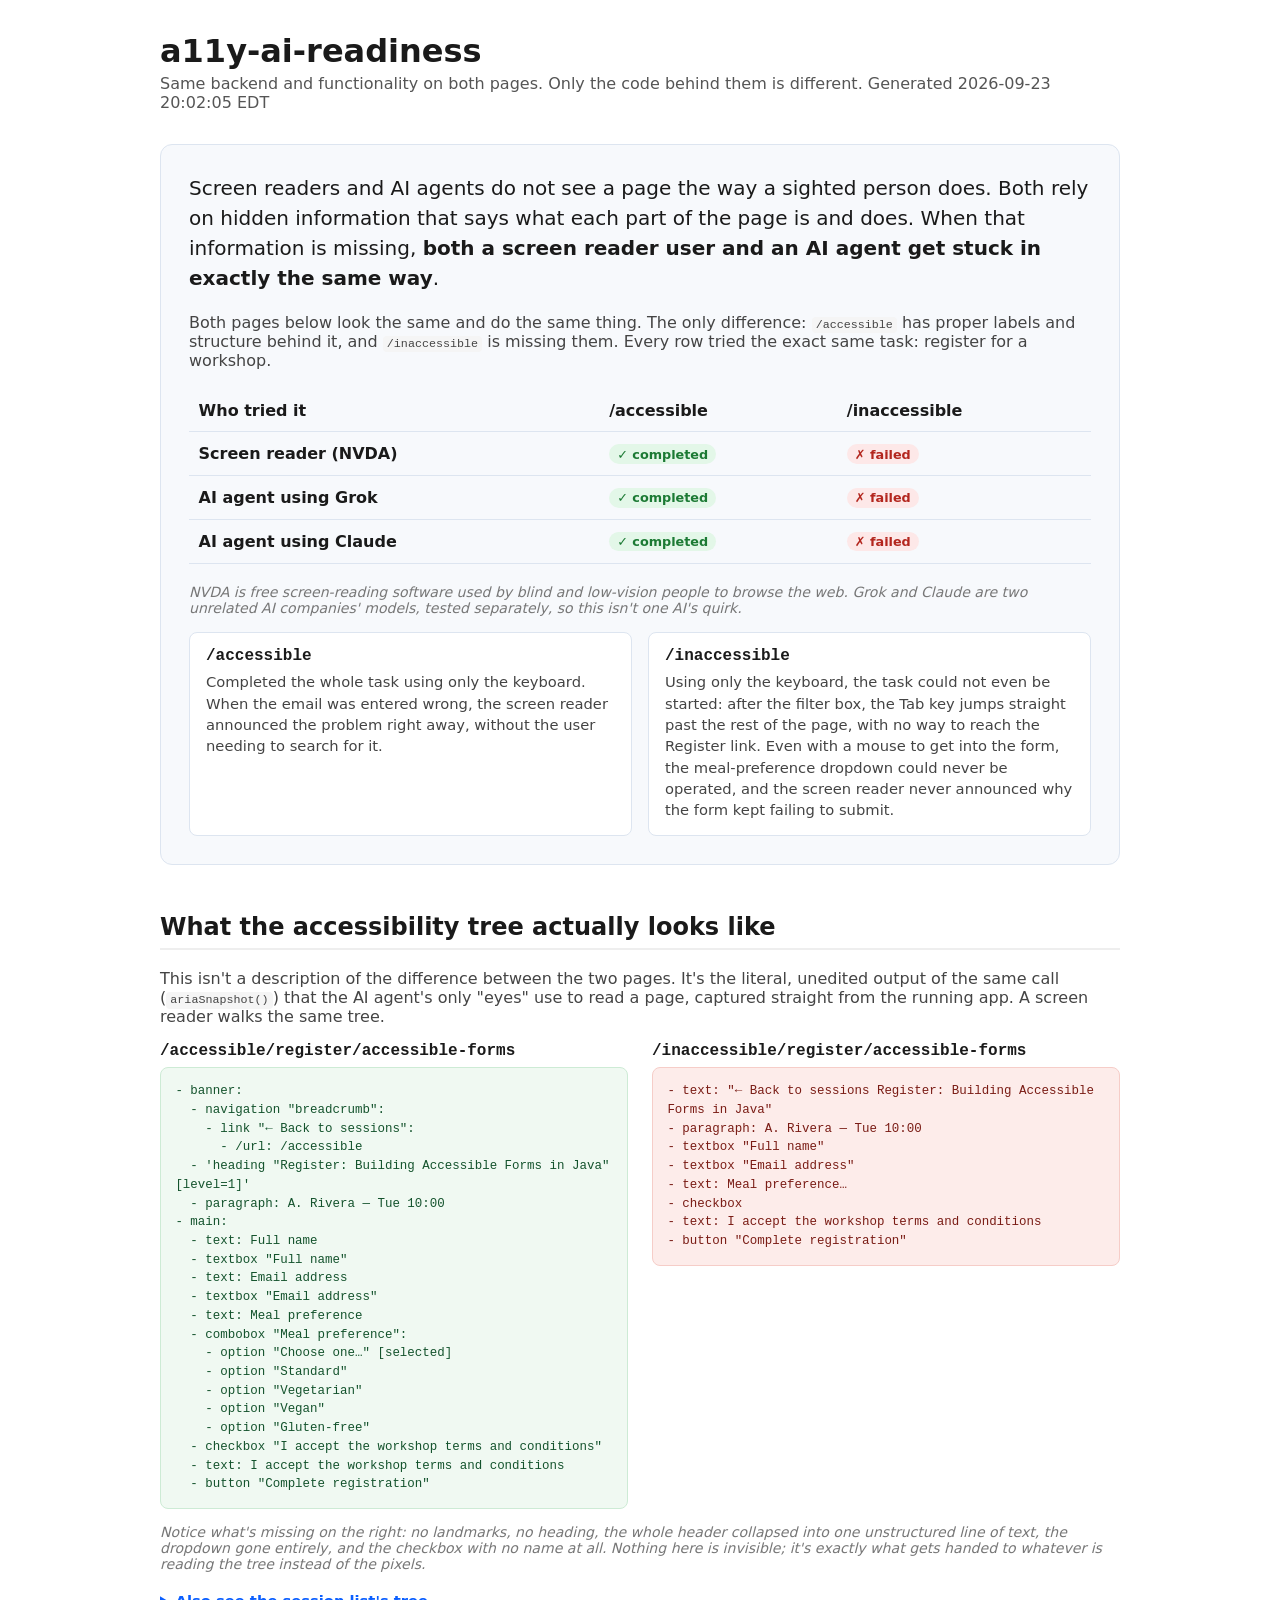
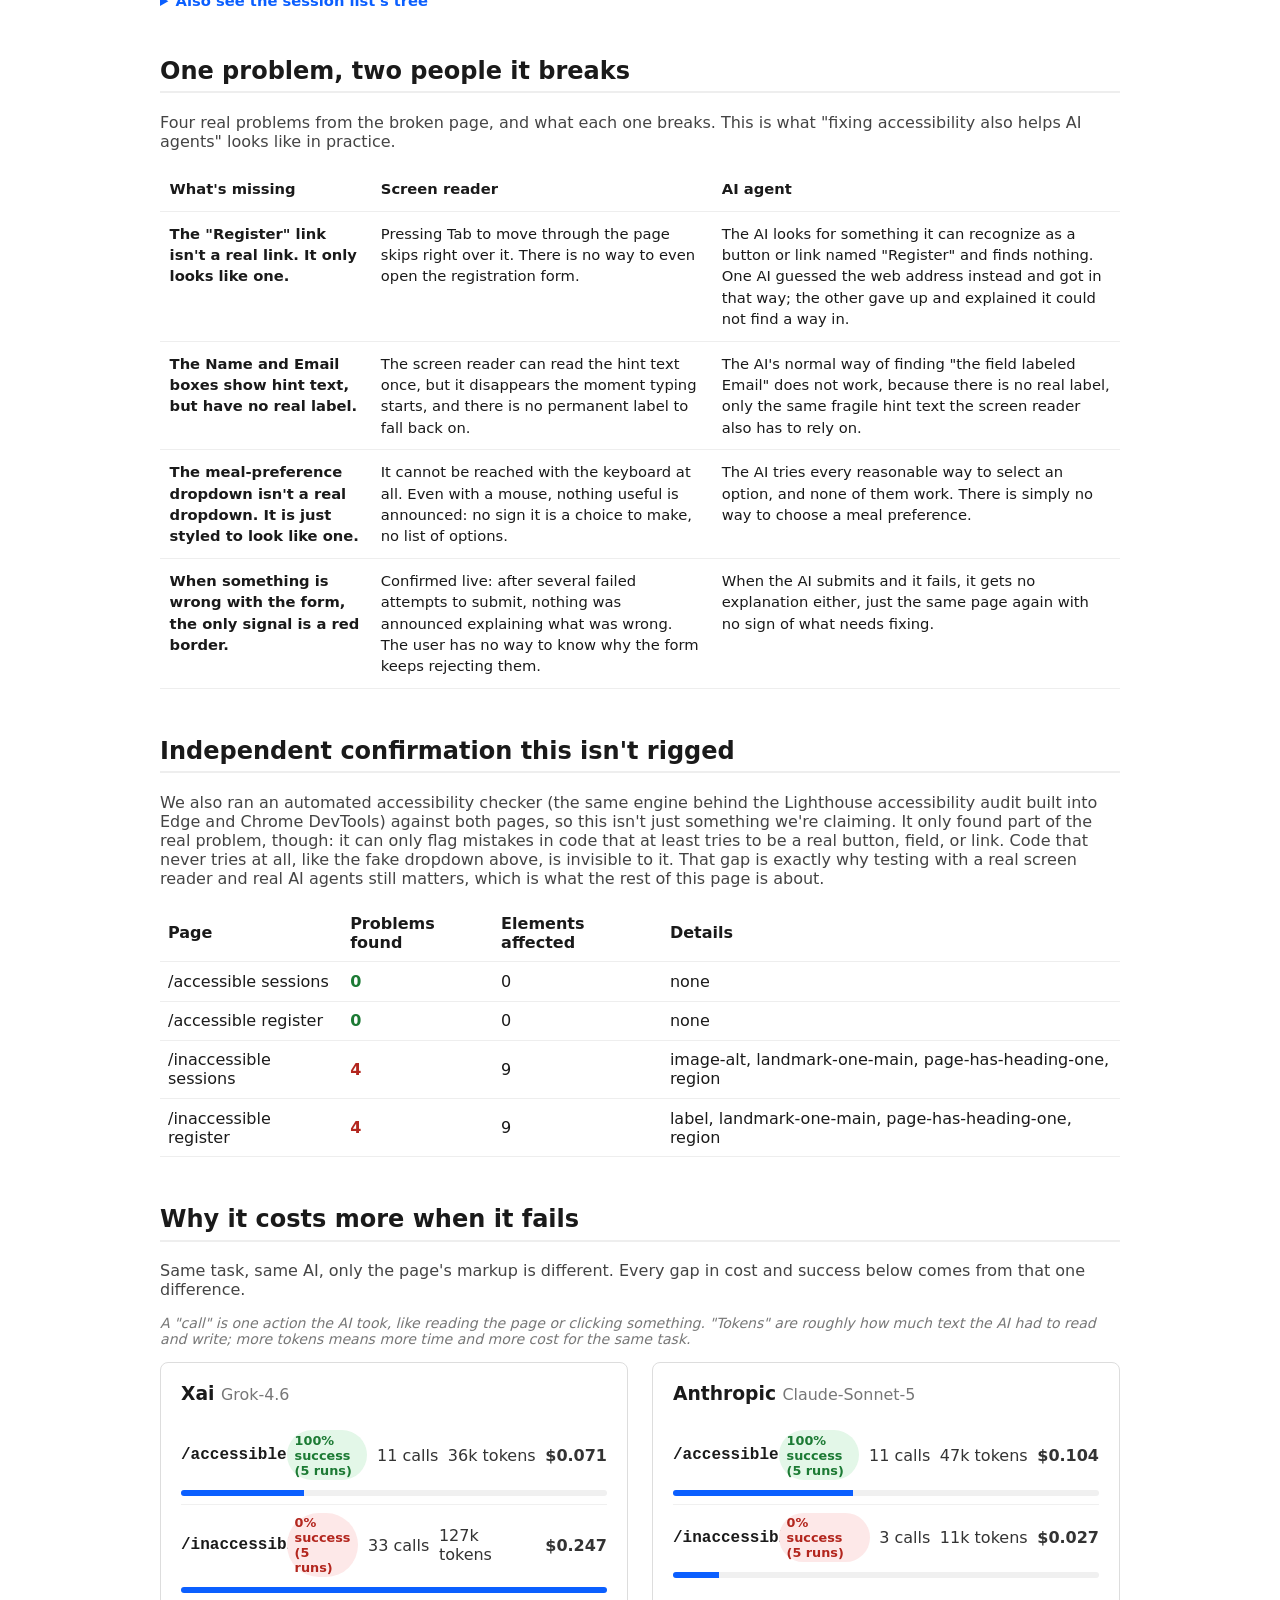
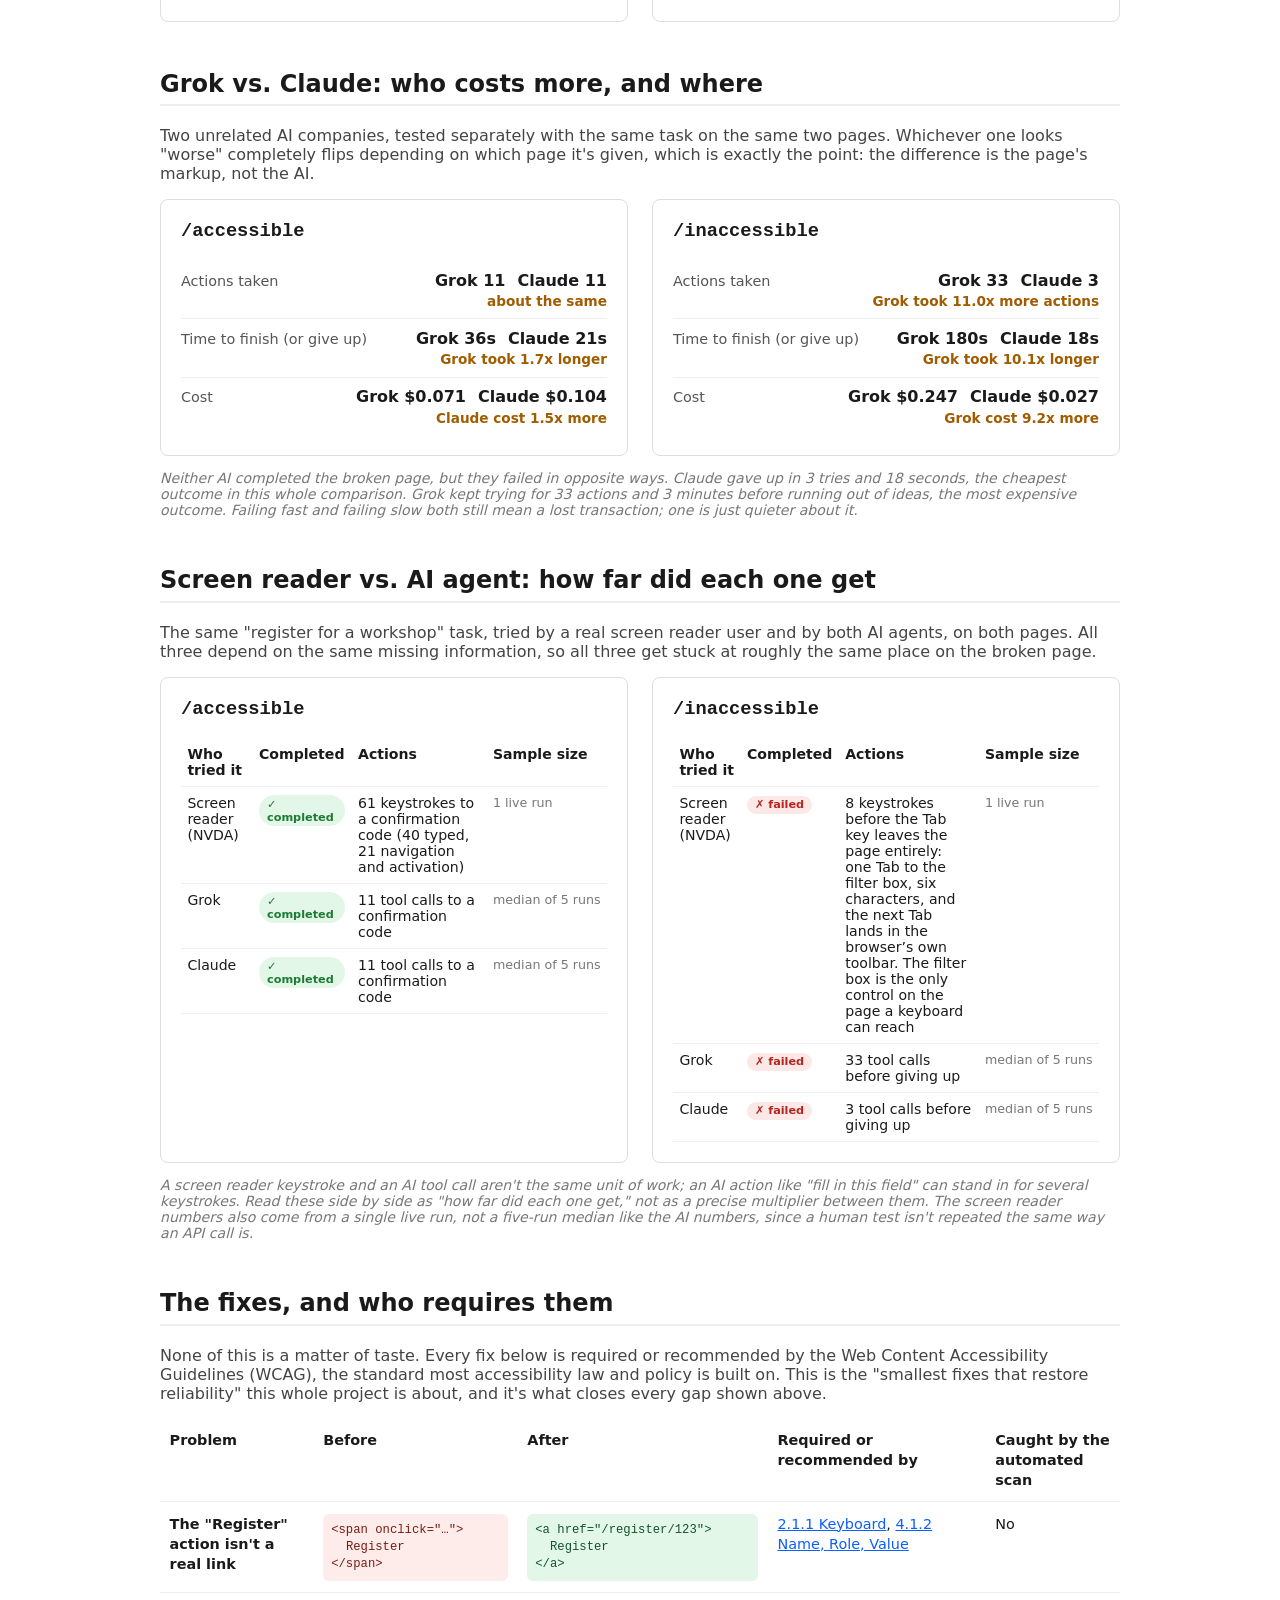
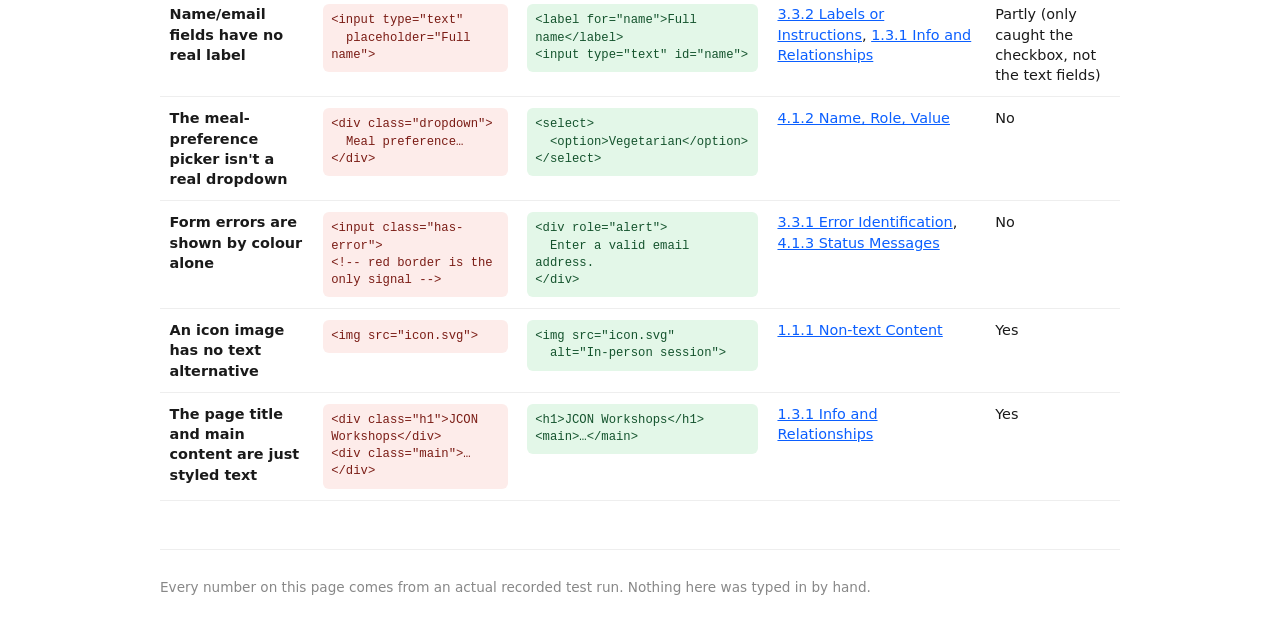
==== results/dashboard.html @ fbb07e6f "feat: add comprehensive results dashboard with live test data Add a standalone HTML dashboard presen" ====
<!DOCTYPE html>
<html lang="en">
<head>
<meta charset="UTF-8">
<title>a11y-ai-readiness: Results Dashboard</title>
<style>
:root { color-scheme: light; }
body { font-family: system-ui, -apple-system, sans-serif; max-width: 60rem; margin: 2rem auto; padding: 0 1.5rem; color: #1a1a1a; background: #fff; }
header { margin-bottom: 2rem; }
h1 { margin-bottom: 0.25rem; }
.subtitle { color: #555; margin-top: 0; }
h2 { border-bottom: 2px solid #eee; padding-bottom: 0.4rem; }
.lead { color: #444; }
.note { color: #777; font-size: 0.88em; font-style: italic; }
section { margin-bottom: 3rem; }

.headline { background: #f7f9fc; border: 1px solid #dde5f0; border-radius: 12px; padding: 1.75rem; }
.headline .claim { font-size: 1.25rem; font-weight: 500; margin-top: 0; line-height: 1.5; }
table.matrix { width: 100%; border-collapse: collapse; margin: 1.25rem 0; }
table.matrix th, table.matrix td { text-align: left; padding: 0.7rem 0.6rem; border-bottom: 1px solid #dde5f0; }
table.matrix td.consumer { font-weight: 600; }
.matrix-badge { font-size: 0.95em; padding: 0.3rem 0.7rem; }
.nvda-cards { display: grid; grid-template-columns: repeat(auto-fit, minmax(18rem, 1fr)); gap: 1rem; margin-top: 1rem; }
.nvda-card { background: #fff; border: 1px solid #dde5f0; border-radius: 8px; padding: 0.9rem 1rem; }
.nvda-card h4 { margin: 0 0 0.4rem; font-family: ui-monospace, monospace; }
.nvda-card p { margin: 0; color: #444; font-size: 0.92em; line-height: 1.45; }

.cards { display: grid; grid-template-columns: repeat(auto-fit, minmax(20rem, 1fr)); gap: 1.5rem; }
.card { border: 1px solid #ddd; border-radius: 8px; padding: 1.25rem; }
.card h3 { margin-top: 0; text-transform: capitalize; }
.card .model { font-weight: normal; color: #777; font-size: 0.85em; }
.variant-row { display: grid; grid-template-columns: 6rem 1fr auto auto auto; align-items: center; gap: 0.6rem; padding: 0.5rem 0; border-top: 1px solid #f0f0f0; }
.variant-row:first-of-type { border-top: none; }
.variant-name { font-family: ui-monospace, monospace; font-weight: 600; }
.metric { font-variant-numeric: tabular-nums; color: #333; }
.cost { font-weight: 600; }
.badge { padding: 0.15rem 0.5rem; border-radius: 999px; font-size: 0.8em; font-weight: 600; display: inline-block; }
.badge.success { background: #e3f7e8; color: #1c7a34; }
.badge.fail { background: #fde8e8; color: #b3261e; }
.badge.partial { background: #fff4e0; color: #a15c00; }
.badge.missing { background: #eee; color: #777; }
.bar-track { grid-column: 1 / -1; height: 6px; background: #f0f0f0; border-radius: 3px; overflow: hidden; }
.bar { height: 100%; background: #0b5fff; }
.defect-table { width: 100%; border-collapse: collapse; margin-top: 1rem; }
.defect-table th, .defect-table td { text-align: left; padding: 0.7rem 0.6rem; border-bottom: 1px solid #eee; vertical-align: top; font-size: 0.92em; line-height: 1.45; }
.defect-table td.defect { font-weight: 600; width: 22%; }
.fix-table { width: 100%; border-collapse: collapse; margin-top: 1rem; }
.fix-table th, .fix-table td { text-align: left; padding: 0.7rem 0.6rem; border-bottom: 1px solid #eee; vertical-align: top; font-size: 0.9em; line-height: 1.4; }
.fix-table td.defect { font-weight: 600; width: 16%; }
.fix-table th:nth-child(5), .fix-table td:nth-child(5) { width: 14%; }
.fix-table pre { margin: 0; font-family: ui-monospace, monospace; font-size: 0.85em; white-space: pre-wrap; padding: 0.5rem; border-radius: 6px; }
.code-bad { background: #fdecea; color: #7a1c15; }
.code-good { background: #e3f7e8; color: #14532d; }
.fix-table a { color: #0b5fff; }
.h2h-grid { display: grid; grid-template-columns: repeat(auto-fit, minmax(22rem, 1fr)); gap: 1.5rem; margin-top: 1rem; }
.h2h-card { border: 1px solid #ddd; border-radius: 8px; padding: 1.25rem; }
.h2h-card h3 { margin-top: 0; font-family: ui-monospace, monospace; }
.h2h-row { padding: 0.6rem 0; border-top: 1px solid #f0f0f0; }
.h2h-row:first-of-type { border-top: none; }
.h2h-top { display: flex; justify-content: space-between; align-items: baseline; gap: 0.75rem; }
.h2h-metric { color: #555; font-size: 0.9em; flex: 1; }
.h2h-value { font-variant-numeric: tabular-nums; font-weight: 600; white-space: nowrap; }
.h2h-ratio { color: #a15c00; font-size: 0.85em; font-weight: 600; margin-top: 0.2rem; text-align: right; }
.tree-compare { display: grid; grid-template-columns: repeat(auto-fit, minmax(20rem, 1fr)); gap: 1.5rem; margin-top: 1rem; }
.tree-col h4 { margin: 0 0 0.4rem; font-family: ui-monospace, monospace; font-weight: 600; }
.tree-col pre { margin: 0; padding: 0.9rem; border-radius: 8px; font-family: ui-monospace, monospace; font-size: 0.78em; line-height: 1.5; white-space: pre-wrap; word-break: break-word; max-height: 26rem; overflow-y: auto; }
.tree-good { background: #f0f9f2; color: #14532d; border: 1px solid #cdebd5; }
.tree-bad { background: #fdecea; color: #7a1c15; border: 1px solid #f6cdc8; }
.tree-details { margin-top: 1.25rem; }
.tree-details summary { cursor: pointer; color: #0b5fff; font-weight: 600; font-size: 0.92em; }
.steps-grid { display: grid; grid-template-columns: repeat(auto-fit, minmax(22rem, 1fr)); gap: 1.5rem; margin-top: 1rem; }
.steps-card { border: 1px solid #ddd; border-radius: 8px; padding: 1.25rem; }
.steps-card h3 { margin-top: 0; font-family: ui-monospace, monospace; }
.steps-table { width: 100%; border-collapse: collapse; font-size: 0.88em; }
.steps-table th, .steps-table td { text-align: left; padding: 0.5rem 0.4rem; border-bottom: 1px solid #f0f0f0; vertical-align: top; }
.steps-table td:last-child { color: #777; font-size: 0.9em; white-space: nowrap; }
.axe-table { width: 100%; border-collapse: collapse; }
.axe-table th, .axe-table td { text-align: left; padding: 0.6rem 0.5rem; border-bottom: 1px solid #eee; }
.axe-table tr.clean td:nth-child(2) { color: #1c7a34; font-weight: 600; }
.axe-table tr.violations td:nth-child(2) { color: #b3261e; font-weight: 600; }
.axe-table tr.missing { color: #999; font-style: italic; }
footer { color: #888; font-size: 0.85em; border-top: 1px solid #eee; padding-top: 1rem; }
code { background: #f5f5f5; padding: 0.1em 0.35em; border-radius: 4px; font-size: 0.9em; }

</style>
</head>
<body>
<header>
    <h1>a11y-ai-readiness</h1>
    <p class="subtitle">Same backend and functionality on both pages. Only the code behind them is different. Generated 2026-09-23 20:02:05 EDT</p>
</header>
<main>
    <section class="headline">
        <p class="claim">Screen readers and AI agents do not see a page the way a sighted person does. Both rely on hidden information that says what each part of the page is and does. When that information is missing, <strong>both a screen reader user and an AI agent get stuck in exactly the same way</strong>.</p>
        <p class="lead">Both pages below look the same and do the same thing. The only difference: <code>/accessible</code> has proper labels and structure behind it, and <code>/inaccessible</code> is missing them. Every row tried the exact same task: register for a workshop.</p>
        <table class="matrix">
            <thead><tr><th>Who tried it</th><th>/accessible</th><th>/inaccessible</th></tr></thead>
            <tbody>
            <tr>
    <td class="consumer">Screen reader (NVDA)</td>
    <td><span class="badge matrix-badge success">&#10003; completed</span>
</td>
    <td><span class="badge matrix-badge fail">&#10007; failed</span>
</td>
</tr>
<tr>
    <td class="consumer">AI agent using Grok</td>
    <td><span class="badge matrix-badge success">&#10003; completed</span>
</td>
    <td><span class="badge matrix-badge fail">&#10007; failed</span>
</td>
</tr>
<tr>
    <td class="consumer">AI agent using Claude</td>
    <td><span class="badge matrix-badge success">&#10003; completed</span>
</td>
    <td><span class="badge matrix-badge fail">&#10007; failed</span>
</td>
</tr>

            </tbody>
        </table>
        <p class="note">NVDA is free screen-reading software used by blind and low-vision people to browse the web. Grok and Claude are two unrelated AI companies' models, tested separately, so this isn't one AI's quirk.</p>
        <div class="nvda-cards">
        <div class="nvda-card">
    <h4>/accessible</h4>
    <p>Completed the whole task using only the keyboard. When the email was entered wrong, the screen reader announced the problem right away, without the user needing to search for it.</p>
</div>
<div class="nvda-card">
    <h4>/inaccessible</h4>
    <p>Using only the keyboard, the task could not even be started: after the filter box, the Tab key jumps straight past the rest of the page, with no way to reach the Register link. Even with a mouse to get into the form, the meal-preference dropdown could never be operated, and the screen reader never announced why the form kept failing to submit.</p>
</div>

        </div>
    </section>
    <section>
        <h2>What the accessibility tree actually looks like</h2>
        <p class="lead">This isn't a description of the difference between the two pages. It's the literal, unedited output of the same call (<code>ariaSnapshot()</code>) that the AI agent's only "eyes" use to read a page, captured straight from the running app. A screen reader walks the same tree.</p>
        <div class="tree-compare">
<div class="tree-col">
    <h4>/accessible/register/accessible-forms</h4>
    <pre class="tree-good">- banner:
  - navigation "breadcrumb":
    - link "← Back to sessions":
      - /url: /accessible
  - 'heading "Register: Building Accessible Forms in Java" [level=1]'
  - paragraph: A. Rivera — Tue 10:00
- main:
  - text: Full name
  - textbox "Full name"
  - text: Email address
  - textbox "Email address"
  - text: Meal preference
  - combobox "Meal preference":
    - option "Choose one…" [selected]
    - option "Standard"
    - option "Vegetarian"
    - option "Vegan"
    - option "Gluten-free"
  - checkbox "I accept the workshop terms and conditions"
  - text: I accept the workshop terms and conditions
  - button "Complete registration"</pre>
</div>
<div class="tree-col">
    <h4>/inaccessible/register/accessible-forms</h4>
    <pre class="tree-bad">- text: "← Back to sessions Register: Building Accessible Forms in Java"
- paragraph: A. Rivera — Tue 10:00
- textbox "Full name"
- textbox "Email address"
- text: Meal preference…
- checkbox
- text: I accept the workshop terms and conditions
- button "Complete registration"</pre>
</div>

</div>
<p class="note">Notice what's missing on the right: no landmarks, no heading, the whole header collapsed into one unstructured line of text, the dropdown gone entirely, and the checkbox with no name at all. Nothing here is invisible; it's exactly what gets handed to whatever is reading the tree instead of the pixels.</p>
<details class="tree-details">
    <summary>Also see the session list's tree</summary>
    <div class="tree-compare">
    <div class="tree-col">
    <h4>/accessible</h4>
    <pre class="tree-good">- banner:
  - heading "JCON Workshops" [level=1]
- main:
  - text: Filter sessions
  - searchbox "Filter sessions"
  - button "Filter"
  - table "JCON workshop sessions":
    - caption: JCON workshop sessions
    - rowgroup:
      - row "Title Speaker Time Format Action":
        - columnheader "Title"
        - columnheader "Speaker"
        - columnheader "Time"
        - columnheader "Format"
        - columnheader "Action"
    - rowgroup:
      - row "Building Accessible Forms in Java A. Rivera Tue 10:00 In-person session Register for Building Accessible Forms in Java":
        - cell "Building Accessible Forms in Java"
        - cell "A. Rivera"
        - cell "Tue 10:00"
        - cell "In-person session":
          - img "In-person session"
        - cell "Register for Building Accessible Forms in Java":
          - link "Register for Building Accessible Forms in Java":
            - /url: /accessible/register/accessible-forms
      - 'row "Spring AI: Building Tool-Calling Agents J. Okafor Tue 13:30 In-person session Register for Spring AI: Building Tool-Calling Agents"':
        - 'cell "Spring AI: Building Tool-Calling Agents"'
        - cell "J. Okafor"
        - cell "Tue 13:30"
        - cell "In-person session":
          - img "In-person session"
        - 'cell "Register for Spring AI: Building Tool-Calling Agents"':
          - 'link "Register for Spring AI: Building Tool-Calling Agents"':
            - /url: /accessible/register/spring-ai-agents
      - 'row "Playwright for Java: Role-Based Locators S. Nakamura Wed 09:00 In-person session Register for Playwright for Java: Role-Based Locators"':
        - 'cell "Playwright for Java: Role-Based Locators"'
        - cell "S. Nakamura"
        - cell "Wed 09:00"
        - cell "In-person session":
          - img "In-person session"
        - 'cell "Register for Playwright for Java: Role-Based Locators"':
          - 'link "Register for Playwright for Java: Role-Based Locators"':
            - /url: /accessible/register/playwright-java
      - row "Virtual Threads in Production M. Lindqvist Wed 11:15 In-person session Register for Virtual Threads in Production":
        - cell "Virtual Threads in Production"
        - cell "M. Lindqvist"
        - cell "Wed 11:15"
        - cell "In-person session":
          - img "In-person session"
        - cell "Register for Virtual Threads in Production":
          - link "Register for Virtual Threads in Production":
            - /url: /accessible/register/virtual-threads
      - 'row "Vaadin Components: Accessible by Default P. Dubois Wed 14:00 In-person session Register for Vaadin Components: Accessible by Default"':
        - 'cell "Vaadin Components: Accessible by Default"'
        - cell "P. Dubois"
        - cell "Wed 14:00"
        - cell "In-person session":
          - img "In-person session"
        - 'cell "Register for Vaadin Components: Accessible by Default"':
          - 'link "Register for Vaadin Components: Accessible by Default"':
            - /url: /accessible/register/vaadin-a11y</pre>
</div>
<div class="tree-col">
    <h4>/inaccessible</h4>
    <pre class="tree-bad">- text: JCON Workshops
- searchbox "Filter sessions…"
- text: Filter Title Speaker Time Format Action Building Accessible Forms in Java A. Rivera Tue 10:00
- img
- text: "Register Spring AI: Building Tool-Calling Agents J. Okafor Tue 13:30"
- img
- text: "Register Playwright for Java: Role-Based Locators S. Nakamura Wed 09:00"
- img
- text: Register Virtual Threads in Production M. Lindqvist Wed 11:15
- img
- text: "Register Vaadin Components: Accessible by Default P. Dubois Wed 14:00"
- img
- text: Register</pre>
</div>

    </div>
</details>

    </section>
    <section>
        <h2>One problem, two people it breaks</h2>
        <p class="lead">Four real problems from the broken page, and what each one breaks. This is what "fixing accessibility also helps AI agents" looks like in practice.</p>
        <table class="defect-table">
            <thead><tr><th>What's missing</th><th>Screen reader</th><th>AI agent</th></tr></thead>
            <tbody>
            <tr>
    <td class="defect">The "Register" link isn't a real link. It only looks like one.</td>
    <td>Pressing Tab to move through the page skips right over it. There is no way to even open the registration form.</td>
    <td>The AI looks for something it can recognize as a button or link named "Register" and finds nothing. One AI guessed the web address instead and got in that way; the other gave up and explained it could not find a way in.</td>
</tr>
<tr>
    <td class="defect">The Name and Email boxes show hint text, but have no real label.</td>
    <td>The screen reader can read the hint text once, but it disappears the moment typing starts, and there is no permanent label to fall back on.</td>
    <td>The AI's normal way of finding "the field labeled Email" does not work, because there is no real label, only the same fragile hint text the screen reader also has to rely on.</td>
</tr>
<tr>
    <td class="defect">The meal-preference dropdown isn't a real dropdown. It is just styled to look like one.</td>
    <td>It cannot be reached with the keyboard at all. Even with a mouse, nothing useful is announced: no sign it is a choice to make, no list of options.</td>
    <td>The AI tries every reasonable way to select an option, and none of them work. There is simply no way to choose a meal preference.</td>
</tr>
<tr>
    <td class="defect">When something is wrong with the form, the only signal is a red border.</td>
    <td>Confirmed live: after several failed attempts to submit, nothing was announced explaining what was wrong. The user has no way to know why the form keeps rejecting them.</td>
    <td>When the AI submits and it fails, it gets no explanation either, just the same page again with no sign of what needs fixing.</td>
</tr>

            </tbody>
        </table>
    </section>
    <section>
        <h2>Independent confirmation this isn't rigged</h2>
        <p class="lead">We also ran an automated accessibility checker (the same engine behind the Lighthouse accessibility audit built into Edge and Chrome DevTools) against both pages, so this isn't just something we're claiming. It only found part of the real problem, though: it can only flag mistakes in code that at least tries to be a real button, field, or link. Code that never tries at all, like the fake dropdown above, is invisible to it. That gap is exactly why testing with a real screen reader and real AI agents still matters, which is what the rest of this page is about.</p>
        <table class="axe-table">
            <thead><tr><th>Page</th><th>Problems found</th><th>Elements affected</th><th>Details</th></tr></thead>
            <tbody>
            <tr class="clean"><td>/accessible sessions</td><td>0</td><td>0</td><td>none</td></tr>
<tr class="clean"><td>/accessible register</td><td>0</td><td>0</td><td>none</td></tr>
<tr class="violations"><td>/inaccessible sessions</td><td>4</td><td>9</td><td>image-alt, landmark-one-main, page-has-heading-one, region</td></tr>
<tr class="violations"><td>/inaccessible register</td><td>4</td><td>9</td><td>label, landmark-one-main, page-has-heading-one, region</td></tr>

            </tbody>
        </table>
    </section>
    <section>
        <h2>Why it costs more when it fails</h2>
        <p class="lead">Same task, same AI, only the page's markup is different. Every gap in cost and success below comes from that one difference.</p>
        <p class="note">A "call" is one action the AI took, like reading the page or clicking something. "Tokens" are roughly how much text the AI had to read and write; more tokens means more time and more cost for the same task.</p>
        <div class="cards">
        <div class="card">
    <h3>xai <span class="model">grok-4.6</span></h3>
    <div class="variant-row">
    <span class="variant-name">/accessible</span>
    <span class="badge success">100% success (5 runs)</span>
    <span class="metric">11 calls</span>
    <span class="metric">36k tokens</span>
    <span class="metric cost">$0.071</span>
    <div class="bar-track"><div class="bar" style="width:28.9%"></div></div>
</div>
<div class="variant-row">
    <span class="variant-name">/inaccessible</span>
    <span class="badge fail">0% success (5 runs)</span>
    <span class="metric">33 calls</span>
    <span class="metric">127k tokens</span>
    <span class="metric cost">$0.247</span>
    <div class="bar-track"><div class="bar" style="width:100.0%"></div></div>
</div>

</div>
<div class="card">
    <h3>anthropic <span class="model">claude-sonnet-5</span></h3>
    <div class="variant-row">
    <span class="variant-name">/accessible</span>
    <span class="badge success">100% success (5 runs)</span>
    <span class="metric">11 calls</span>
    <span class="metric">47k tokens</span>
    <span class="metric cost">$0.104</span>
    <div class="bar-track"><div class="bar" style="width:42.2%"></div></div>
</div>
<div class="variant-row">
    <span class="variant-name">/inaccessible</span>
    <span class="badge fail">0% success (5 runs)</span>
    <span class="metric">3 calls</span>
    <span class="metric">11k tokens</span>
    <span class="metric cost">$0.027</span>
    <div class="bar-track"><div class="bar" style="width:10.9%"></div></div>
</div>

</div>

        </div>
    </section>
    <section>
        <h2>Grok vs. Claude: who costs more, and where</h2>
        <p class="lead">Two unrelated AI companies, tested separately with the same task on the same two pages. Whichever one looks "worse" completely flips depending on which page it's given, which is exactly the point: the difference is the page's markup, not the AI.</p>
        <div class="h2h-grid">
        <div class="h2h-card">
    <h3>/accessible</h3>
    <div class="h2h-row">
    <div class="h2h-top">
        <span class="h2h-metric">Actions taken</span>
        <span class="h2h-value">Grok 11</span>
        <span class="h2h-value">Claude 11</span>
    </div>
    <div class="h2h-ratio">about the same</div>
</div>

    <div class="h2h-row">
    <div class="h2h-top">
        <span class="h2h-metric">Time to finish (or give up)</span>
        <span class="h2h-value">Grok 36s</span>
        <span class="h2h-value">Claude 21s</span>
    </div>
    <div class="h2h-ratio">Grok took 1.7x longer</div>
</div>

    <div class="h2h-row">
    <div class="h2h-top">
        <span class="h2h-metric">Cost</span>
        <span class="h2h-value">Grok $0.071</span>
        <span class="h2h-value">Claude $0.104</span>
    </div>
    <div class="h2h-ratio">Claude cost 1.5x more</div>
</div>

</div>
<div class="h2h-card">
    <h3>/inaccessible</h3>
    <div class="h2h-row">
    <div class="h2h-top">
        <span class="h2h-metric">Actions taken</span>
        <span class="h2h-value">Grok 33</span>
        <span class="h2h-value">Claude 3</span>
    </div>
    <div class="h2h-ratio">Grok took 11.0x more actions</div>
</div>

    <div class="h2h-row">
    <div class="h2h-top">
        <span class="h2h-metric">Time to finish (or give up)</span>
        <span class="h2h-value">Grok 180s</span>
        <span class="h2h-value">Claude 18s</span>
    </div>
    <div class="h2h-ratio">Grok took 10.1x longer</div>
</div>

    <div class="h2h-row">
    <div class="h2h-top">
        <span class="h2h-metric">Cost</span>
        <span class="h2h-value">Grok $0.247</span>
        <span class="h2h-value">Claude $0.027</span>
    </div>
    <div class="h2h-ratio">Grok cost 9.2x more</div>
</div>

</div>

        </div>
        <p class="note">Neither AI completed the broken page, but they failed in opposite ways. Claude gave up in 3 tries and 18 seconds, the cheapest outcome in this whole comparison. Grok kept trying for 33 actions and 3 minutes before running out of ideas, the most expensive outcome. Failing fast and failing slow both still mean a lost transaction; one is just quieter about it.</p>
    </section>
    <section>
        <h2>Screen reader vs. AI agent: how far did each one get</h2>
        <p class="lead">The same "register for a workshop" task, tried by a real screen reader user and by both AI agents, on both pages. All three depend on the same missing information, so all three get stuck at roughly the same place on the broken page.</p>
        <div class="steps-grid">
        <div class="steps-card">
    <h3>/accessible</h3>
    <table class="steps-table">
        <thead><tr><th>Who tried it</th><th>Completed</th><th>Actions</th><th>Sample size</th></tr></thead>
        <tbody>
        <tr>
    <td>Screen reader (NVDA)</td>
    <td><span class="badge matrix-badge success">&#10003; completed</span>
</td>
    <td>61 keystrokes to a confirmation code (40 typed, 21 navigation and activation)</td>
    <td>1 live run</td>
</tr>
<tr>
    <td>Grok</td>
    <td><span class="badge matrix-badge success">&#10003; completed</span>
</td>
    <td>11 tool calls to a confirmation code</td>
    <td>median of 5 runs</td>
</tr>
<tr>
    <td>Claude</td>
    <td><span class="badge matrix-badge success">&#10003; completed</span>
</td>
    <td>11 tool calls to a confirmation code</td>
    <td>median of 5 runs</td>
</tr>

        </tbody>
    </table>
</div>
<div class="steps-card">
    <h3>/inaccessible</h3>
    <table class="steps-table">
        <thead><tr><th>Who tried it</th><th>Completed</th><th>Actions</th><th>Sample size</th></tr></thead>
        <tbody>
        <tr>
    <td>Screen reader (NVDA)</td>
    <td><span class="badge matrix-badge fail">&#10007; failed</span>
</td>
    <td>8 keystrokes before the Tab key leaves the page entirely: one Tab to the filter box, six characters, and the next Tab lands in the browser’s own toolbar. The filter box is the only control on the page a keyboard can reach</td>
    <td>1 live run</td>
</tr>
<tr>
    <td>Grok</td>
    <td><span class="badge matrix-badge fail">&#10007; failed</span>
</td>
    <td>33 tool calls before giving up</td>
    <td>median of 5 runs</td>
</tr>
<tr>
    <td>Claude</td>
    <td><span class="badge matrix-badge fail">&#10007; failed</span>
</td>
    <td>3 tool calls before giving up</td>
    <td>median of 5 runs</td>
</tr>

        </tbody>
    </table>
</div>

        </div>
        <p class="note">A screen reader keystroke and an AI tool call aren't the same unit of work; an AI action like "fill in this field" can stand in for several keystrokes. Read these side by side as "how far did each one get," not as a precise multiplier between them. The screen reader numbers also come from a single live run, not a five-run median like the AI numbers, since a human test isn't repeated the same way an API call is.</p>
    </section>
    <section>
        <h2>The fixes, and who requires them</h2>
        <p class="lead">None of this is a matter of taste. Every fix below is required or recommended by the Web Content Accessibility Guidelines (WCAG), the standard most accessibility law and policy is built on. This is the "smallest fixes that restore reliability" this whole project is about, and it's what closes every gap shown above.</p>
        <table class="fix-table">
            <thead><tr><th>Problem</th><th>Before</th><th>After</th><th>Required or recommended by</th><th>Caught by the automated scan</th></tr></thead>
            <tbody>
            <tr>
    <td class="defect">The "Register" action isn't a real link</td>
    <td><pre class="code-bad">&lt;span onclick="…"&gt;
  Register
&lt;/span&gt;</pre></td>
    <td><pre class="code-good">&lt;a href="/register/123"&gt;
  Register
&lt;/a&gt;</pre></td>
    <td><a href="https://www.w3.org/WAI/WCAG21/Understanding/keyboard.html" target="_blank" rel="noopener">2.1.1 Keyboard</a>, <a href="https://www.w3.org/WAI/WCAG21/Understanding/name-role-value.html" target="_blank" rel="noopener">4.1.2 Name, Role, Value</a></td>
    <td>No</td>
</tr>
<tr>
    <td class="defect">Name/email fields have no real label</td>
    <td><pre class="code-bad">&lt;input type="text"
  placeholder="Full name"&gt;</pre></td>
    <td><pre class="code-good">&lt;label for="name"&gt;Full name&lt;/label&gt;
&lt;input type="text" id="name"&gt;</pre></td>
    <td><a href="https://www.w3.org/WAI/WCAG21/Understanding/labels-or-instructions.html" target="_blank" rel="noopener">3.3.2 Labels or Instructions</a>, <a href="https://www.w3.org/WAI/WCAG21/Understanding/info-and-relationships.html" target="_blank" rel="noopener">1.3.1 Info and Relationships</a></td>
    <td>Partly (only caught the checkbox, not the text fields)</td>
</tr>
<tr>
    <td class="defect">The meal-preference picker isn't a real dropdown</td>
    <td><pre class="code-bad">&lt;div class="dropdown"&gt;
  Meal preference…
&lt;/div&gt;</pre></td>
    <td><pre class="code-good">&lt;select&gt;
  &lt;option&gt;Vegetarian&lt;/option&gt;
&lt;/select&gt;</pre></td>
    <td><a href="https://www.w3.org/WAI/WCAG21/Understanding/name-role-value.html" target="_blank" rel="noopener">4.1.2 Name, Role, Value</a></td>
    <td>No</td>
</tr>
<tr>
    <td class="defect">Form errors are shown by colour alone</td>
    <td><pre class="code-bad">&lt;input class="has-error"&gt;
&lt;!-- red border is the only signal --&gt;</pre></td>
    <td><pre class="code-good">&lt;div role="alert"&gt;
  Enter a valid email address.
&lt;/div&gt;</pre></td>
    <td><a href="https://www.w3.org/WAI/WCAG21/Understanding/error-identification.html" target="_blank" rel="noopener">3.3.1 Error Identification</a>, <a href="https://www.w3.org/WAI/WCAG21/Understanding/status-messages.html" target="_blank" rel="noopener">4.1.3 Status Messages</a></td>
    <td>No</td>
</tr>
<tr>
    <td class="defect">An icon image has no text alternative</td>
    <td><pre class="code-bad">&lt;img src="icon.svg"&gt;</pre></td>
    <td><pre class="code-good">&lt;img src="icon.svg"
  alt="In-person session"&gt;</pre></td>
    <td><a href="https://www.w3.org/WAI/WCAG21/Understanding/non-text-content.html" target="_blank" rel="noopener">1.1.1 Non-text Content</a></td>
    <td>Yes</td>
</tr>
<tr>
    <td class="defect">The page title and main content are just styled text</td>
    <td><pre class="code-bad">&lt;div class="h1"&gt;JCON Workshops&lt;/div&gt;
&lt;div class="main"&gt;…&lt;/div&gt;</pre></td>
    <td><pre class="code-good">&lt;h1&gt;JCON Workshops&lt;/h1&gt;
&lt;main&gt;…&lt;/main&gt;</pre></td>
    <td><a href="https://www.w3.org/WAI/WCAG21/Understanding/info-and-relationships.html" target="_blank" rel="noopener">1.3.1 Info and Relationships</a></td>
    <td>Yes</td>
</tr>

            </tbody>
        </table>
    </section>
</main>
<footer>
    <p>Every number on this page comes from an actual recorded test run. Nothing here was typed in by hand.</p>
</footer>
</body>
</html>
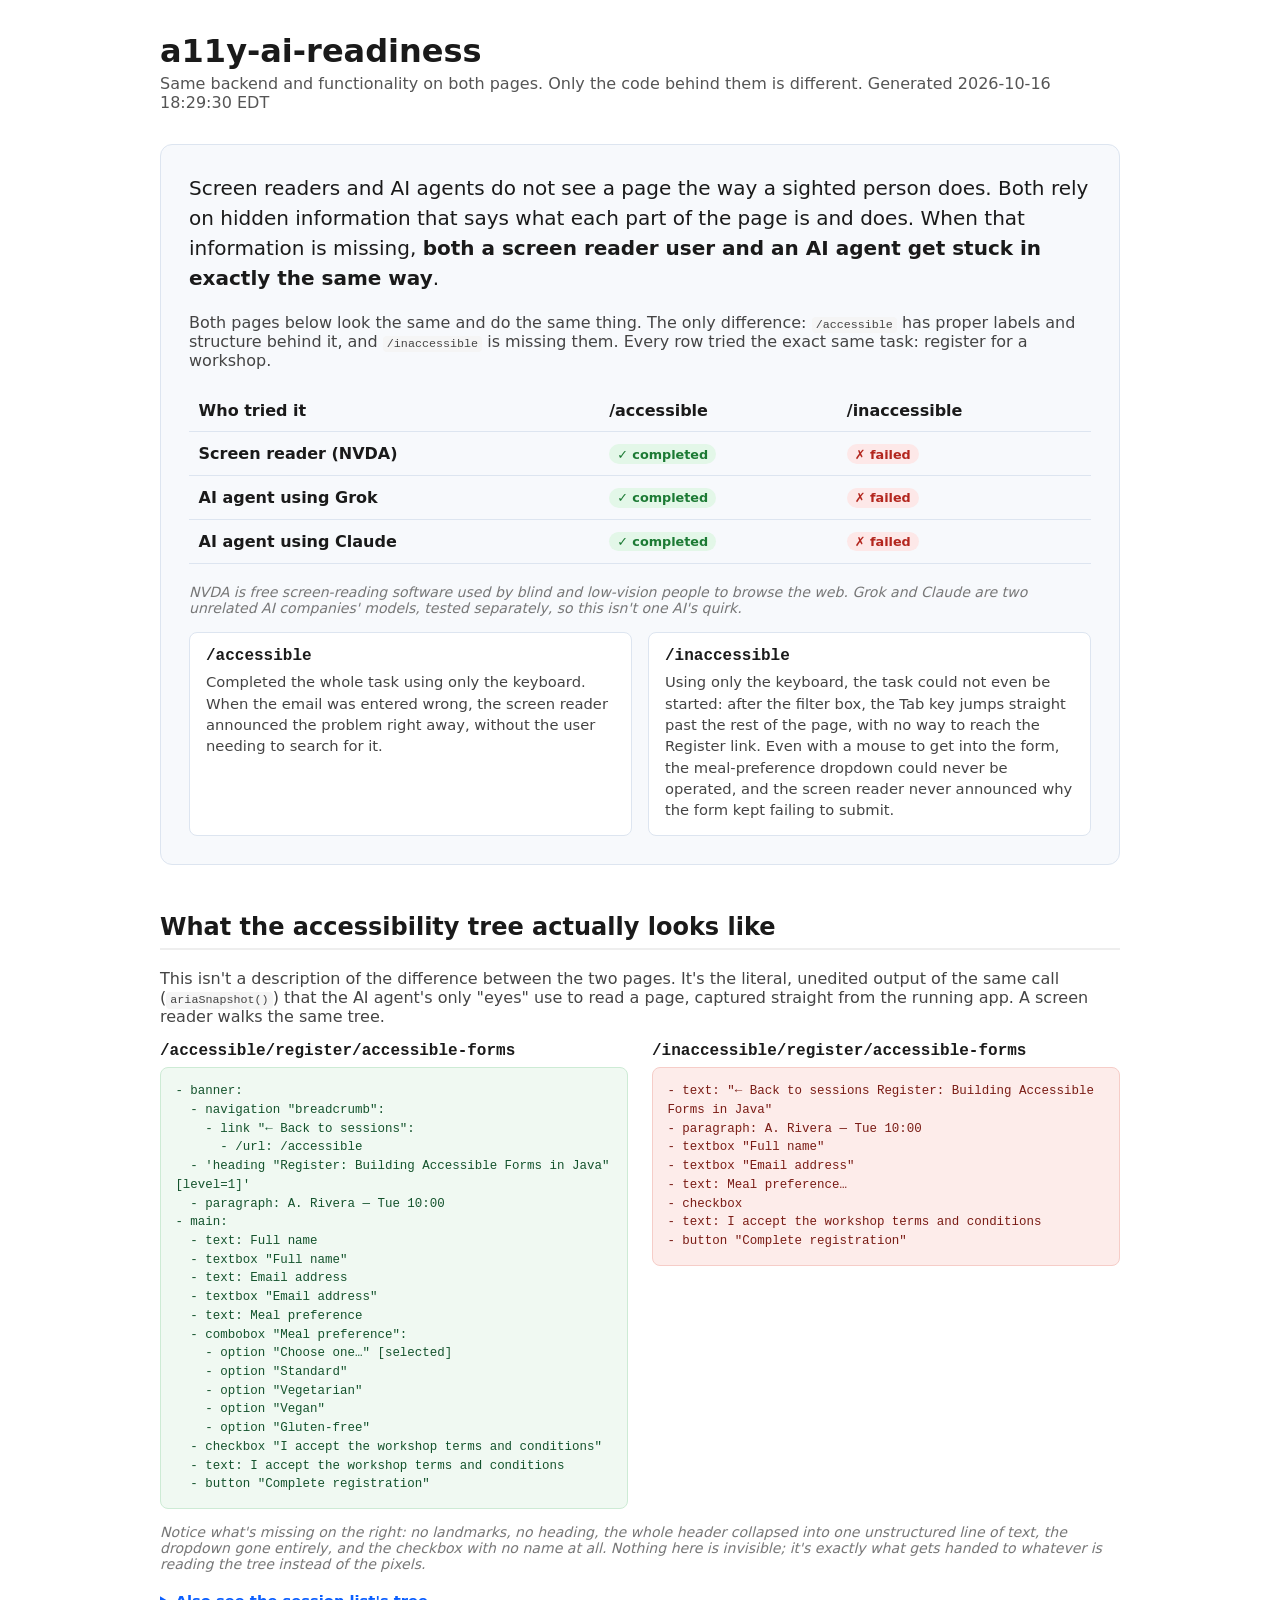
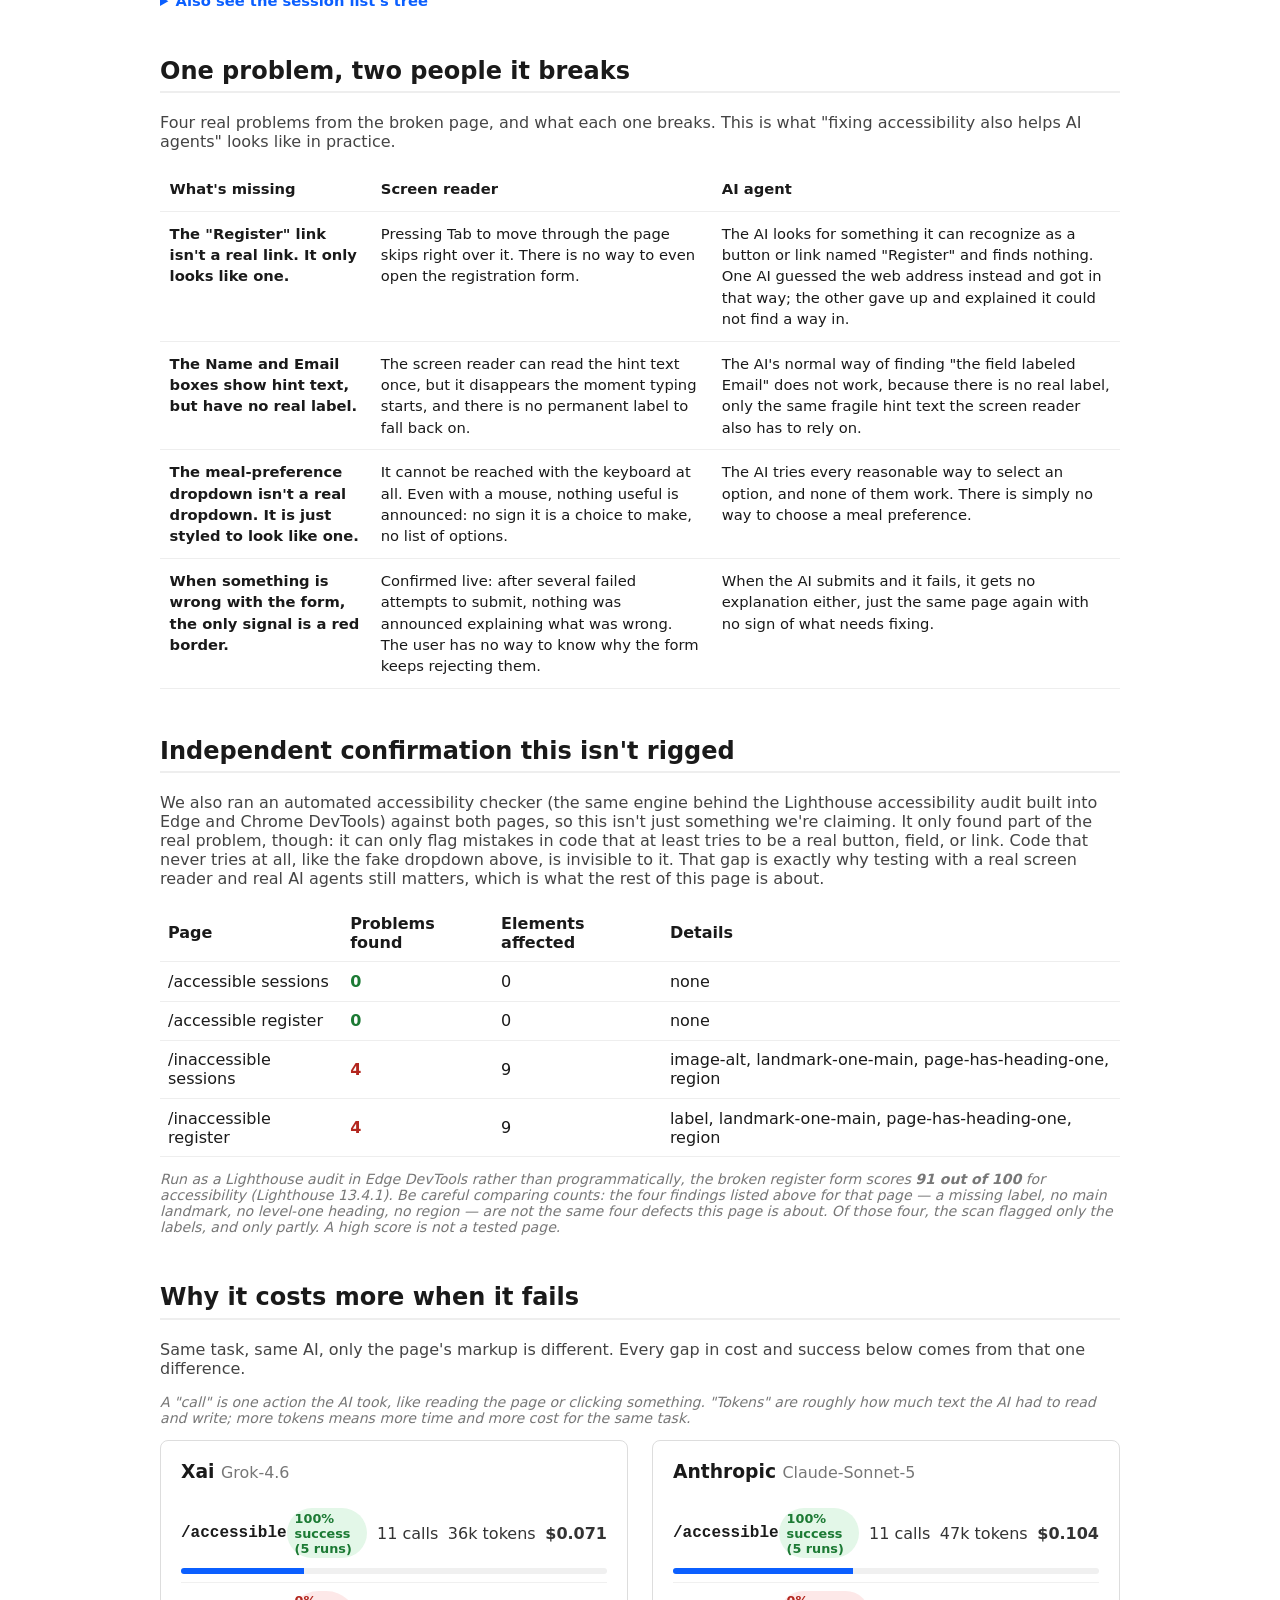
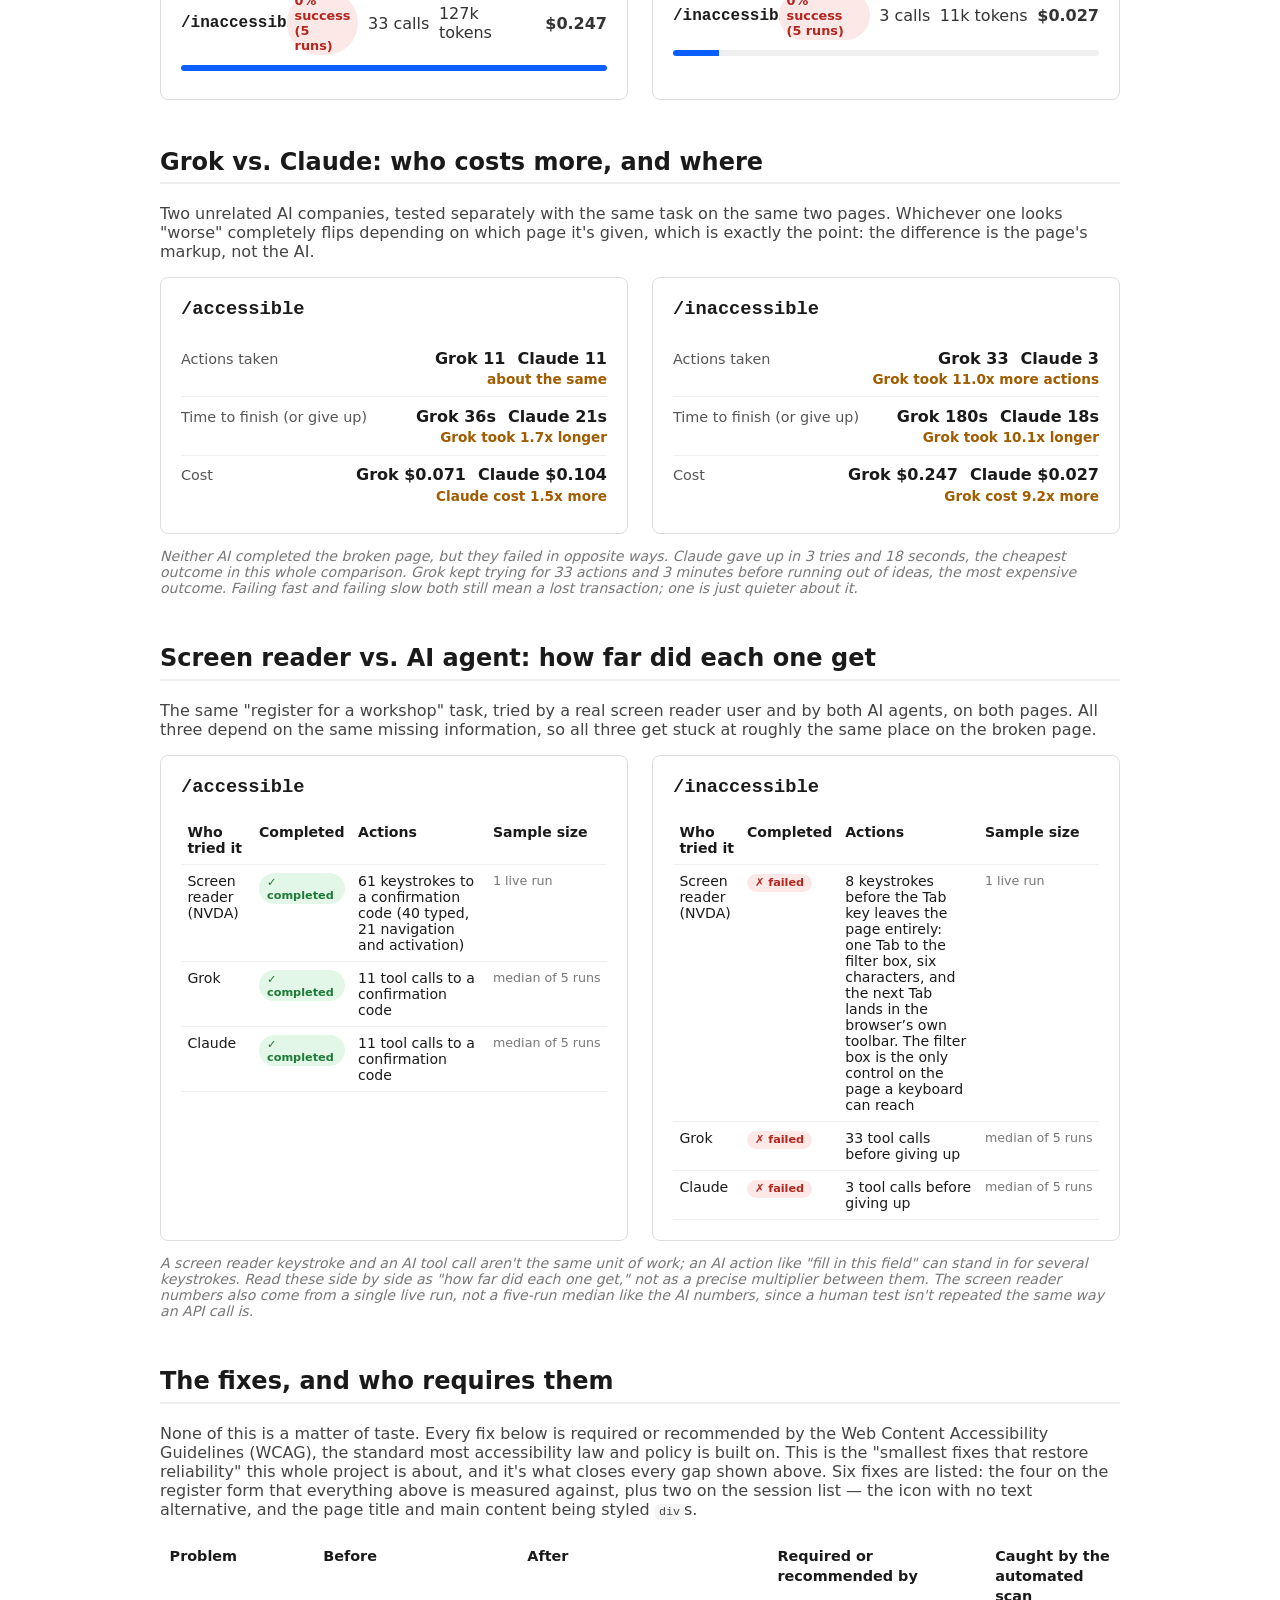
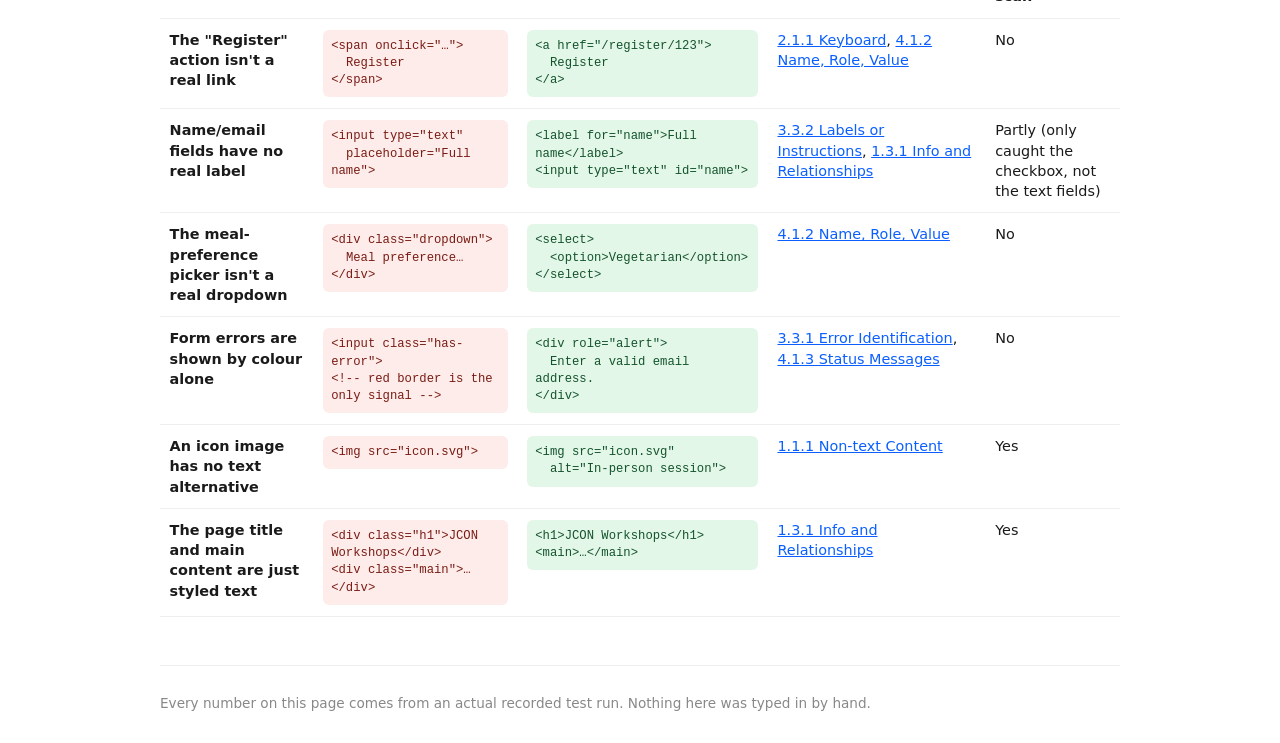
==== commit 6f57c283: "Add NVDA/axe test suites, run results and trimmed demo videos Squashes seven local commits that coul" ====
--- a/results/dashboard.html
+++ b/results/dashboard.html
@@ -87,7 +87,7 @@
 <body>
 <header>
     <h1>a11y-ai-readiness</h1>
-    <p class="subtitle">Same backend and functionality on both pages. Only the code behind them is different. Generated 2026-09-23 20:02:05 EDT</p>
+    <p class="subtitle">Same backend and functionality on both pages. Only the code behind them is different. Generated 2026-10-16 18:29:30 EDT</p>
 </header>
 <main>
     <section class="headline">
@@ -306,6 +306,7 @@
 
             </tbody>
         </table>
+        <p class="note">Run as a Lighthouse audit in Edge DevTools rather than programmatically, the broken register form scores <strong>91 out of 100</strong> for accessibility (Lighthouse 13.4.1). Be careful comparing counts: the four findings listed above for that page &mdash; a missing label, no main landmark, no level-one heading, no region &mdash; are not the same four defects this page is about. Of those four, the scan flagged only the labels, and only partly. A high score is not a tested page.</p>
     </section>
     <section>
         <h2>Why it costs more when it fails</h2>
@@ -493,7 +494,7 @@
     </section>
     <section>
         <h2>The fixes, and who requires them</h2>
-        <p class="lead">None of this is a matter of taste. Every fix below is required or recommended by the Web Content Accessibility Guidelines (WCAG), the standard most accessibility law and policy is built on. This is the "smallest fixes that restore reliability" this whole project is about, and it's what closes every gap shown above.</p>
+        <p class="lead">None of this is a matter of taste. Every fix below is required or recommended by the Web Content Accessibility Guidelines (WCAG), the standard most accessibility law and policy is built on. This is the "smallest fixes that restore reliability" this whole project is about, and it's what closes every gap shown above. Six fixes are listed: the four on the register form that everything above is measured against, plus two on the session list &mdash; the icon with no text alternative, and the page title and main content being styled <code>div</code>s.</p>
         <table class="fix-table">
             <thead><tr><th>Problem</th><th>Before</th><th>After</th><th>Required or recommended by</th><th>Caught by the automated scan</th></tr></thead>
             <tbody>
